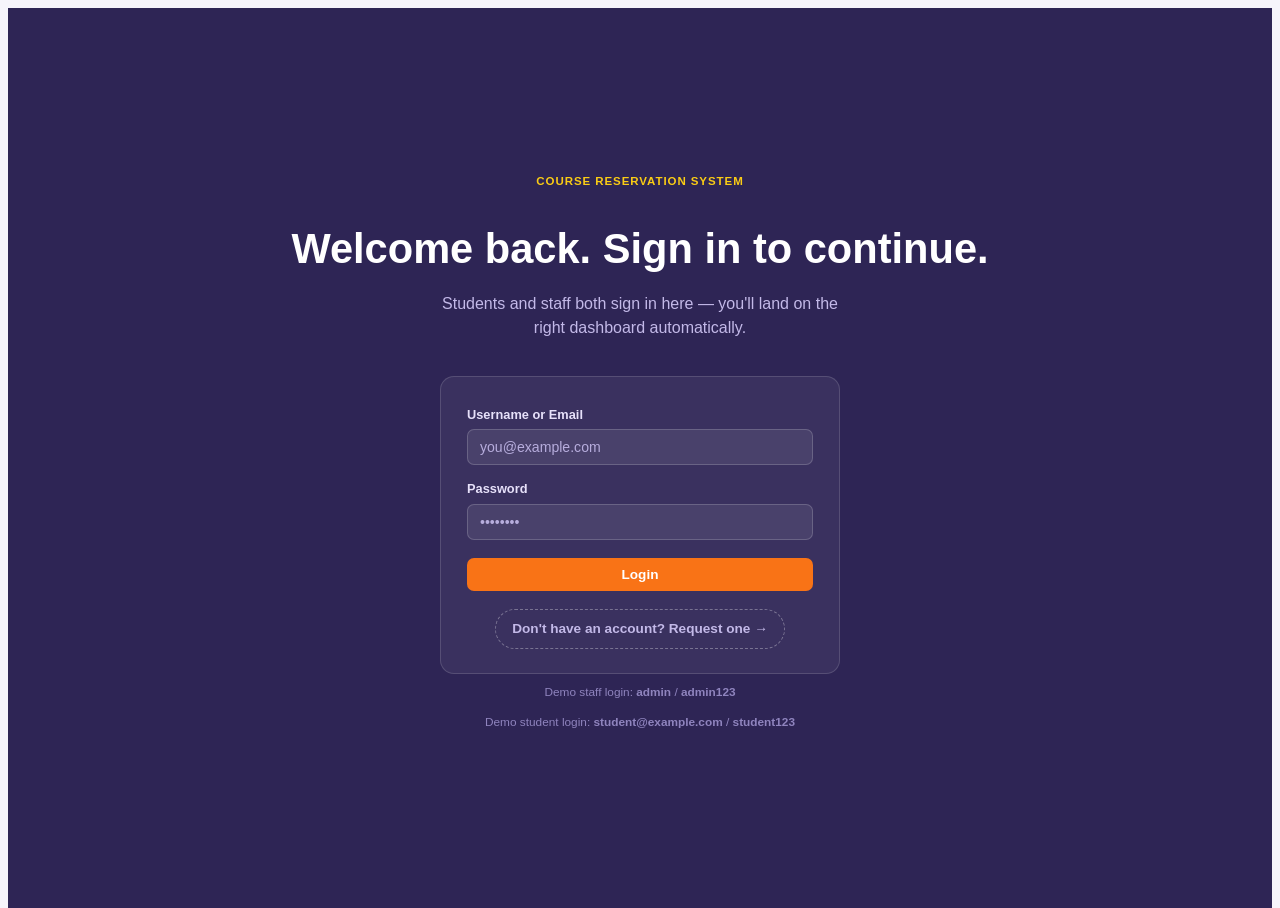
==== admin.html @ 927a003b "Connect frontend with .NET Web API and configure single-link server" ====
<!DOCTYPE html>
<html lang="en">
<head>
<meta charset="UTF-8">
<meta name="viewport" content="width=device-width, initial-scale=1.0">
<title>Admin Dashboard — Course Reservation System</title>
<link rel="stylesheet" href="assets/css/style.css">
</head>
<body>

<div class="mobile-topbar">
  <button class="sidebar-toggle" id="sidebarToggle" aria-label="Toggle menu" aria-expanded="false">
    <svg viewBox="0 0 24 24" fill="none" stroke="currentColor" stroke-width="2"><path d="M3 6h18M3 12h18M3 18h18"/></svg>
  </button>
  <div class="brand"><span class="mark">CR</span> Course Reservations</div>
</div>
<div class="sidebar-backdrop" id="sidebarBackdrop"></div>

<div class="app-shell">

  <aside class="sidebar">
    <div class="brand"><span class="mark">CR</span> Course Reservations</div>
    <span class="role-tag">Admin</span>
    <nav>
      <button class="nav-btn active" data-section="reservations">
        <svg viewBox="0 0 24 24" fill="none" stroke="currentColor" stroke-width="2"><path d="M9 11l3 3L22 4"/><path d="M21 12v7a2 2 0 0 1-2 2H5a2 2 0 0 1-2-2V5a2 2 0 0 1 2-2h11"/></svg>
        Reservations
      </button>
      <button class="nav-btn" data-section="departments">
        <svg viewBox="0 0 24 24" fill="none" stroke="currentColor" stroke-width="2"><path d="M3 21h18M5 21V7l7-4 7 4v14M9 21v-6h6v6"/></svg>
        Departments
      </button>
      <button class="nav-btn" data-section="buildings">
        <svg viewBox="0 0 24 24" fill="none" stroke="currentColor" stroke-width="2"><rect x="4" y="2" width="16" height="20" rx="1"/><path d="M9 22v-4h6v4M8 6h1M8 10h1M8 14h1M15 6h1M15 10h1M15 14h1"/></svg>
        Buildings
      </button>
      <button class="nav-btn" data-section="rooms">
        <svg viewBox="0 0 24 24" fill="none" stroke="currentColor" stroke-width="2"><rect x="3" y="3" width="18" height="18" rx="2"/><path d="M3 9h18M9 21V9"/></svg>
        Rooms
      </button>
      <button class="nav-btn" data-section="courses">
        <svg viewBox="0 0 24 24" fill="none" stroke="currentColor" stroke-width="2"><path d="M4 19.5A2.5 2.5 0 0 1 6.5 17H20"/><path d="M6.5 2H20v20H6.5A2.5 2.5 0 0 1 4 19.5v-15A2.5 2.5 0 0 1 6.5 2z"/></svg>
        Courses
      </button>
      <button class="nav-btn" data-section="accounts">
        <svg viewBox="0 0 24 24" fill="none" stroke="currentColor" stroke-width="2"><path d="M20 21v-2a4 4 0 0 0-4-4H8a4 4 0 0 0-4 4v2"/><circle cx="12" cy="7" r="4"/></svg>
        Accounts
        <span class="stamp pending" id="reqBadge" style="display:none; margin-left:auto; transform:none; padding:2px 6px;"></span>
      </button>
    </nav>
    <div class="exit"><a href="#" id="logoutLink">&larr; Logout</a></div>
  </aside>

  <main class="main">

    <!-- Reservations -->
    <section id="section-reservations" class="section-panel">
      <div class="page-header">
        <div>
          <span class="eyebrow">Approvals</span>
          <h1>Reservation requests</h1>
          <p>Review pending requests, then accept or reject. Accepted courses appear in the trainee's Learning List.</p>
        </div>
      </div>
      <div class="tab-strip" id="resTabStrip">
        <button class="active" data-status="pending">Pending</button>
        <button data-status="accepted">Accepted</button>
        <button data-status="rejected">Rejected</button>
        <button data-status="">All</button>
      </div>
      <div class="panel"><div id="reservationsWrap"></div></div>
    </section>

    <!-- Departments -->
    <section id="section-departments" class="section-panel hidden">
      <div class="page-header">
        <div>
          <span class="eyebrow">Setup</span>
          <h1>Departments</h1>
          <p>The academic or business units courses belong to.</p>
        </div>
        <button class="btn btn-gold" onclick="openDeptForm()">+ Add department</button>
      </div>
      <div class="panel"><div id="departmentsWrap"></div></div>
    </section>

    <!-- Buildings -->
    <section id="section-buildings" class="section-panel hidden">
      <div class="page-header">
        <div>
          <span class="eyebrow">Setup</span>
          <h1>Buildings</h1>
          <p>Physical locations that contain rooms.</p>
        </div>
        <button class="btn btn-gold" onclick="openBuildingForm()">+ Add building</button>
      </div>
      <div class="panel"><div id="buildingsWrap"></div></div>
    </section>

    <!-- Rooms -->
    <section id="section-rooms" class="section-panel hidden">
      <div class="page-header">
        <div>
          <span class="eyebrow">Setup</span>
          <h1>Rooms</h1>
          <p>Bookable spaces inside each building, with an optional capacity.</p>
        </div>
        <button class="btn btn-gold" onclick="openRoomForm()">+ Add room</button>
      </div>
      <div class="panel"><div id="roomsWrap"></div></div>
    </section>

    <!-- Courses -->
    <section id="section-courses" class="section-panel hidden">
      <div class="page-header">
        <div>
          <span class="eyebrow">Catalog</span>
          <h1>Courses</h1>
          <p>What trainees see and reserve from the user dashboard.</p>
        </div>
        <button class="btn btn-gold" onclick="openCourseForm()">+ Add course</button>
      </div>
      <div class="panel"><div id="coursesWrap"></div></div>
    </section>

    <!-- Accounts -->
    <section id="section-accounts" class="section-panel hidden">
      <div class="page-header">
        <div>
          <span class="eyebrow">Access</span>
          <h1>Student accounts</h1>
          <p>Review incoming account requests, then create login credentials for students.</p>
        </div>
        <button class="btn btn-gold" onclick="openStudentForm()">+ Add student</button>
      </div>

      <div class="panel">
        <div class="panel-title">
          <h2>Pending requests</h2>
          <span class="muted" id="reqCountLabel"></span>
        </div>
        <div id="accountRequestsWrap"></div>
      </div>

      <div class="panel">
        <div class="panel-title"><h2>All students</h2></div>
        <div id="studentsWrap"></div>
      </div>
    </section>

  </main>
</div>

<script src="assets/js/data.js"></script>
<script src="assets/js/api.js"></script>
<script src="assets/js/ui.js"></script>
<script src="assets/js/admin.js"></script>
</body>
</html>
---- assets/css/style.css ----
/* ============================================================
   Course Reservation System — styling.
   Palette: lavender / indigo-violet base (calm, focused) with
   orange + yellow accents (motivating, energetic).
   No external fonts or assets — system font stack only.
   ============================================================ */

:root{
  --ink:        #2E2555;   /* sidebar / headings — deep indigo-violet */
  --ink-soft:   #453A7A;
  --paper:      #F6F4FB;   /* soft lavender-white page background */
  --panel:      #FFFFFF;
  --line:       #E4DFF3;

  --primary:      #7C5CFC; /* violet — links, focus rings, secondary accents */
  --primary-dk:   #6A47F0;

  --accent:       #F97316; /* orange — primary buttons, energy, motivation */
  --accent-dk:    #EA630A;
  --accent-bg:    #FFEDDD;

  --highlight:    #FACC15; /* yellow — sparing highlight / streak accents */
  --highlight-bg: #FEF6D8;

  --green:      #16A34A;
  --green-bg:   #E8F7EE;
  --red:        #DC2626;
  --red-bg:     #FCE9E8;
  --amber:      #B45309;
  --amber-bg:   #FDF1DA;

  --text:       #2B2447;
  --text-muted: #6E6590;

  --font-body: -apple-system, BlinkMacSystemFont, "Segoe UI", Roboto, Helvetica, Arial, sans-serif;
  --font-mono: "Courier New", Courier, monospace;

  --sidebar-w: 230px;
}

*{ box-sizing:border-box; }
html,body{ height:100%; }
html{ overflow-x:hidden; }

body{
  background:var(--paper);
  color:var(--text);
  font-family:var(--font-body);
  font-size:15px;
  line-height:1.5;
  overflow-x:hidden;
}

h1,h2,h3,h4{
  font-family:var(--font-body);
  color:var(--ink);
  font-weight:700;
}

a{ color:var(--primary-dk); }

/* ---------- Layout shell ---------- */
.app-shell{ display:flex; min-height:100vh; }

.mobile-topbar{ display:none; }

.sidebar{
  width:var(--sidebar-w);
  flex-shrink:0;
  background:var(--ink);
  color:#E7E3F7;
  display:flex;
  flex-direction:column;
  padding:24px 18px;
  position:fixed;
  top:0; left:0;
  height:100vh;
  overflow-y:auto;
  z-index:100;
}

.main{
  flex:1;
  min-width:0;
  margin-left:var(--sidebar-w);
  padding:32px 36px 56px;
  width:calc(100% - var(--sidebar-w));
}

.sidebar .brand{
  font-size:1.05rem;
  font-weight:700;
  color:#fff;
  display:flex;
  align-items:center;
  gap:10px;
  margin-bottom:6px;
}
.sidebar .brand .mark{
  width:28px;height:28px;
  border-radius:6px;
  background:var(--accent);
  display:flex;align-items:center;justify-content:center;
  font-size:0.7rem;
  font-weight:700;
  color:#fff;
  flex-shrink:0;
}

.sidebar .role-tag{
  font-size:0.72rem;
  letter-spacing:0.04em;
  text-transform:uppercase;
  color:#B3A9E0;
  margin-bottom:24px;
}

.sidebar nav{ display:flex; flex-direction:column; gap:2px; flex:1; }

.sidebar nav button{
  all:unset;
  cursor:pointer;
  padding:10px 12px;
  border-radius:6px;
  font-size:0.88rem;
  font-weight:500;
  color:#D3CCEF;
  display:flex;
  align-items:center;
  gap:10px;
}
.sidebar nav button svg{ width:16px;height:16px;flex-shrink:0; opacity:.85; }
.sidebar nav button:hover{ background:rgba(255,255,255,0.08); color:#fff; }
.sidebar nav button.active{ background:var(--accent); color:#fff; }

.sidebar .exit{ margin-top:auto; padding-top:14px; border-top:1px solid rgba(255,255,255,0.14); }
.sidebar .exit a{ font-size:0.8rem; color:#B3A9E0; text-decoration:none; }
.sidebar .exit a:hover{ color:#fff; }

/* sidebar toggle (mobile / tablet) */
.sidebar-toggle{
  all:unset;
  cursor:pointer;
  width:36px; height:36px;
  border-radius:6px;
  display:flex; align-items:center; justify-content:center;
  background:rgba(255,255,255,0.14);
  color:#fff;
  flex-shrink:0;
}
.sidebar-toggle svg{ width:20px; height:20px; }

.sidebar-backdrop{
  position:fixed; inset:0;
  background:rgba(30,20,60,0.5);
  opacity:0;
  pointer-events:none;
  transition:opacity .2s ease;
  z-index:150;
}
.sidebar-backdrop.show{ opacity:1; pointer-events:all; }

.page-header{
  display:flex;
  justify-content:space-between;
  align-items:flex-end;
  margin-bottom:24px;
  flex-wrap:wrap;
  gap:14px;
}
.page-header .eyebrow{
  font-size:0.72rem;
  letter-spacing:0.06em;
  text-transform:uppercase;
  color:var(--accent-dk);
  margin-bottom:4px;
  display:block;
  font-weight:700;
}
.page-header h1{ font-size:1.5rem; margin:0; }
.page-header p{ color:var(--text-muted); margin:4px 0 0; max-width:52ch; }

/* ---------- Tabs ---------- */
.tab-strip{
  display:flex;
  gap:4px;
  border-bottom:1px solid var(--line);
  margin-bottom:22px;
  flex-wrap:wrap;
  overflow-x:auto;
}
.tab-strip button{
  all:unset;
  cursor:pointer;
  padding:9px 4px;
  margin-right:20px;
  font-size:0.86rem;
  font-weight:600;
  color:var(--text-muted);
  border-bottom:2px solid transparent;
  white-space:nowrap;
}
.tab-strip button.active{ color:var(--ink); border-bottom-color:var(--accent); }

/* ---------- Panels ---------- */
.panel{
  background:var(--panel);
  border:1px solid var(--line);
  border-radius:10px;
  padding:20px 22px;
  max-width:100%;
  overflow-x:auto;
}
.panel + .panel{ margin-top:18px; }

.panel-title{ display:flex; justify-content:space-between; align-items:center; margin-bottom:14px; }
.panel-title h2{ font-size:1rem; margin:0; }
.panel-title .muted{ color:var(--text-muted); font-size:0.82rem; }

/* ---------- Buttons ---------- */
.btn{
  display:inline-flex;
  align-items:center;
  gap:6px;
  padding:8px 15px;
  border-radius:7px;
  font-size:0.85rem;
  font-weight:600;
  border:1px solid transparent;
  cursor:pointer;
  font-family:var(--font-body);
  white-space:nowrap;
}
.btn-gold{ background:var(--accent); color:#fff; }
.btn-gold:hover{ background:var(--accent-dk); }
.btn-outline{ background:transparent; border-color:var(--line); color:var(--ink); }
.btn-outline:hover{ border-color:var(--primary); color:var(--primary-dk); }
.btn-ghost{ background:transparent; color:var(--text-muted); }
.btn-ghost:hover{ color:var(--ink); }
.btn-approve{ background:var(--green-bg); color:var(--green); }
.btn-approve:hover{ background:#d5f0df; }
.btn-reject{ background:var(--red-bg); color:var(--red); }
.btn-reject:hover{ background:#f8d5d3; }
.btn-sm{ padding:6px 10px; font-size:0.78rem; }
.btn:disabled{ opacity:.45; cursor:not-allowed; }

/* ---------- Forms ---------- */
label{ font-size:0.8rem; font-weight:600; color:var(--ink); margin-bottom:5px; display:block; }
.form-control, select.form-control, textarea.form-control{
  width:100%;
  border:1px solid var(--line);
  border-radius:7px;
  padding:9px 12px;
  font-family:var(--font-body);
  font-size:0.88rem;
  background:#fff;
  color:var(--text);
}
.form-control:focus, select.form-control:focus, textarea.form-control:focus{
  outline:none;
  border-color:var(--primary);
  box-shadow:0 0 0 3px rgba(124,92,252,0.16);
}
.field{ margin-bottom:14px; }
.field-row{ display:grid; grid-template-columns:repeat(auto-fit,minmax(180px,1fr)); gap:14px; }

/* ---------- Tables ---------- */
.table-scroll{ width:100%; overflow-x:auto; }
table.ledger{ width:100%; min-width:520px; border-collapse:collapse; font-size:0.86rem; }
table.ledger thead th{
  text-align:left;
  font-size:0.7rem;
  letter-spacing:0.04em;
  text-transform:uppercase;
  color:var(--text-muted);
  padding:8px 10px;
  border-bottom:1px solid var(--line);
}
table.ledger tbody td{ padding:10px; border-bottom:1px solid var(--line); vertical-align:middle; }
table.ledger tbody tr:hover{ background:#FAF9FE; }
table.ledger tbody tr:last-child td{ border-bottom:none; }
.row-actions{ display:flex; gap:6px; justify-content:flex-end; }

/* ---------- Status stamp ---------- */
.stamp{
  display:inline-flex;
  align-items:center;
  gap:5px;
  font-size:0.7rem;
  font-weight:600;
  letter-spacing:0.03em;
  text-transform:uppercase;
  padding:4px 9px;
  border-radius:999px;
}
.stamp.pending{ color:var(--amber); background:var(--amber-bg); }
.stamp.accepted{ color:var(--green); background:var(--green-bg); }
.stamp.rejected{ color:var(--red); background:var(--red-bg); }

/* ---------- Course cards ---------- */
.course-grid{ display:grid; grid-template-columns:repeat(auto-fill,minmax(270px,1fr)); gap:16px; }

.ticket{
  background:var(--panel);
  border:1px solid var(--line);
  border-radius:10px;
  overflow:hidden;
  display:flex;
  flex-direction:column;
}
.ticket-body{ padding:16px 18px 12px; }
.ticket .dept{
  font-size:0.7rem;
  letter-spacing:0.04em;
  text-transform:uppercase;
  color:var(--primary-dk);
  margin-bottom:6px;
  display:block;
  font-weight:700;
}
.ticket h3{ font-size:1.02rem; margin:0 0 6px; line-height:1.3; }
.ticket p.desc{ color:var(--text-muted); font-size:0.83rem; margin:0 0 12px; }
.ticket .meta{ font-size:0.78rem; color:var(--text-muted); display:flex; flex-direction:column; gap:4px; margin-bottom:6px; }
.ticket .meta span b{ color:var(--ink); font-weight:600; }

.ticket-stub{
  border-top:1px solid var(--line);
  padding:12px 18px;
  display:flex;
  align-items:center;
  justify-content:space-between;
  background:#FAF8FE;
}
.ticket-stub .code{ font-size:0.72rem; color:var(--text-muted); font-family:var(--font-mono); }

/* ---------- Empty states ---------- */
.empty{ text-align:center; padding:44px 20px; color:var(--text-muted); }
.empty .glyph{ font-size:2rem; color:var(--primary); margin-bottom:8px; }
.empty h3{ color:var(--ink); font-size:1.02rem; margin-bottom:6px; }
.empty p{ font-size:0.86rem; margin:0; }

/* ---------- Toast ---------- */
#toast{
  position:fixed;
  bottom:22px;
  right:22px;
  background:var(--ink);
  color:#fff;
  padding:12px 16px;
  border-radius:8px;
  font-size:0.85rem;
  box-shadow:0 6px 18px rgba(46,37,85,0.28);
  display:flex;
  align-items:center;
  gap:10px;
  transform:translateY(10px);
  opacity:0;
  pointer-events:none;
  transition:all .2s ease;
  z-index:999;
  max-width:calc(100vw - 44px);
  border-left:3px solid var(--accent);
}
#toast.show{ transform:translateY(0); opacity:1; }

/* ---------- Modal ---------- */
.modal-backdrop-custom{
  position:fixed; inset:0;
  background:rgba(30,20,60,0.5);
  display:none;
  align-items:center;
  justify-content:center;
  z-index:900;
  padding:20px;
}
.modal-backdrop-custom.show{ display:flex; }
.modal-box{
  background:#fff;
  border-radius:12px;
  width:100%;
  max-width:430px;
  max-height:calc(100vh - 40px);
  overflow-y:auto;
  padding:24px 24px 20px;
  box-shadow:0 16px 40px rgba(46,37,85,0.25);
}
.modal-box h2{ font-size:1.1rem; margin-bottom:4px; }
.modal-box .modal-sub{ color:var(--text-muted); font-size:0.82rem; margin-bottom:16px; }
.modal-actions{ display:flex; justify-content:flex-end; gap:8px; margin-top:16px; flex-wrap:wrap; }

/* ---------- Landing (index.html) ---------- */
.landing{
  min-height:100vh;
  background:var(--ink);
  display:flex;
  align-items:center;
  justify-content:center;
  padding:40px 20px;
}
.landing-wrap{ max-width:720px; width:100%; text-align:center; }
.landing .eyebrow{
  font-size:0.72rem;
  letter-spacing:0.08em;
  text-transform:uppercase;
  color:var(--highlight);
  margin-bottom:12px;
  display:block;
  font-weight:700;
}
.landing h1{ color:#fff; font-size:clamp(1.8rem, 4.5vw, 2.6rem); margin-bottom:12px; }
.landing p.lead{ color:#C3B9E8; max-width:46ch; margin:0 auto 36px; font-size:1rem; }

.role-cards{ display:grid; grid-template-columns:1fr 1fr; gap:16px; text-align:left; }
@media (max-width:600px){ .role-cards{ grid-template-columns:1fr; } }

.role-card{
  background:rgba(255,255,255,0.06);
  border:1px solid rgba(255,255,255,0.14);
  border-radius:12px;
  padding:22px 20px;
  text-decoration:none;
  display:block;
}
.role-card:hover{ background:rgba(255,255,255,0.1); border-color:var(--accent); }
.role-card .tag{
  font-size:0.68rem;
  letter-spacing:0.04em;
  text-transform:uppercase;
  color:var(--highlight);
  display:block;
  margin-bottom:8px;
  font-weight:700;
}
.role-card h2{ color:#fff; font-size:1.2rem; margin-bottom:6px; }
.role-card p{ color:#C3B9E8; font-size:0.85rem; margin:0; }

.landing-footer{ margin-top:24px; text-align:center; }
.request-account-btn{
  all:unset;
  cursor:pointer;
  color:#C3B9E8;
  font-size:0.85rem;
  font-weight:600;
  padding:9px 16px;
  border-radius:999px;
  border:1px dashed rgba(255,255,255,0.32);
}
.request-account-btn:hover{ color:#fff; border-color:var(--accent); }

/* ---------- Account requests / student accounts ---------- */
.req-card{
  display:flex;
  justify-content:space-between;
  align-items:center;
  gap:14px;
  padding:12px 14px;
  border:1px solid var(--line);
  border-radius:8px;
  flex-wrap:wrap;
}
.req-card + .req-card{ margin-top:8px; }
.req-card .who{ font-weight:600; color:var(--ink); }

/* ---------- Mobile / tablet: fixed sidebar becomes a slide-in drawer ---------- */
@media (max-width:1000px){
  .app-shell{ display:block; }

  .mobile-topbar{
    display:flex;
    align-items:center;
    gap:12px;
    padding:12px 16px;
    background:var(--ink);
    color:#fff;
    position:sticky;
    top:0;
    z-index:120;
  }
  .mobile-topbar .brand{ font-weight:700; font-size:1rem; display:flex; align-items:center; gap:8px; }
  .mobile-topbar .brand .mark{
    width:26px; height:26px; border-radius:6px;
    background:var(--accent);
    display:flex; align-items:center; justify-content:center;
    font-size:0.65rem; font-weight:700; color:#fff;
  }

  .sidebar{
    transform:translateX(-100%);
    transition:transform .25s ease;
    width:min(270px, 82vw);
  }
  .sidebar.open{ transform:translateX(0); box-shadow:8px 0 24px rgba(0,0,0,0.25); }
  .sidebar .role-tag{ display:block; }

  .main{ margin-left:0; width:100%; padding:20px 16px 46px; }
  .page-header h1{ font-size:1.3rem; }
}

@media (max-width:520px){
  .field-row{ grid-template-columns:1fr; }
  .role-cards{ gap:12px; }
  .course-grid{ grid-template-columns:1fr; }
  .page-header{ flex-direction:column; align-items:flex-start; }
  .page-header > div:last-child{ width:100%; }
  .modal-box{ padding:20px 16px 16px; }
  .req-card{ flex-direction:column; align-items:flex-start; }
  .req-card .row-actions{ width:100%; justify-content:flex-start; }
}

.text-right{ text-align:right; }
.hidden{ display:none !important; }
.w-100{ width:100%; }
.d-flex{ display:flex; }
.gap-8{ gap:8px; }
.mt-1{ margin-top:8px; }
.mt-2{ margin-top:16px; }
.small-muted{ font-size:0.78rem; color:var(--text-muted); }
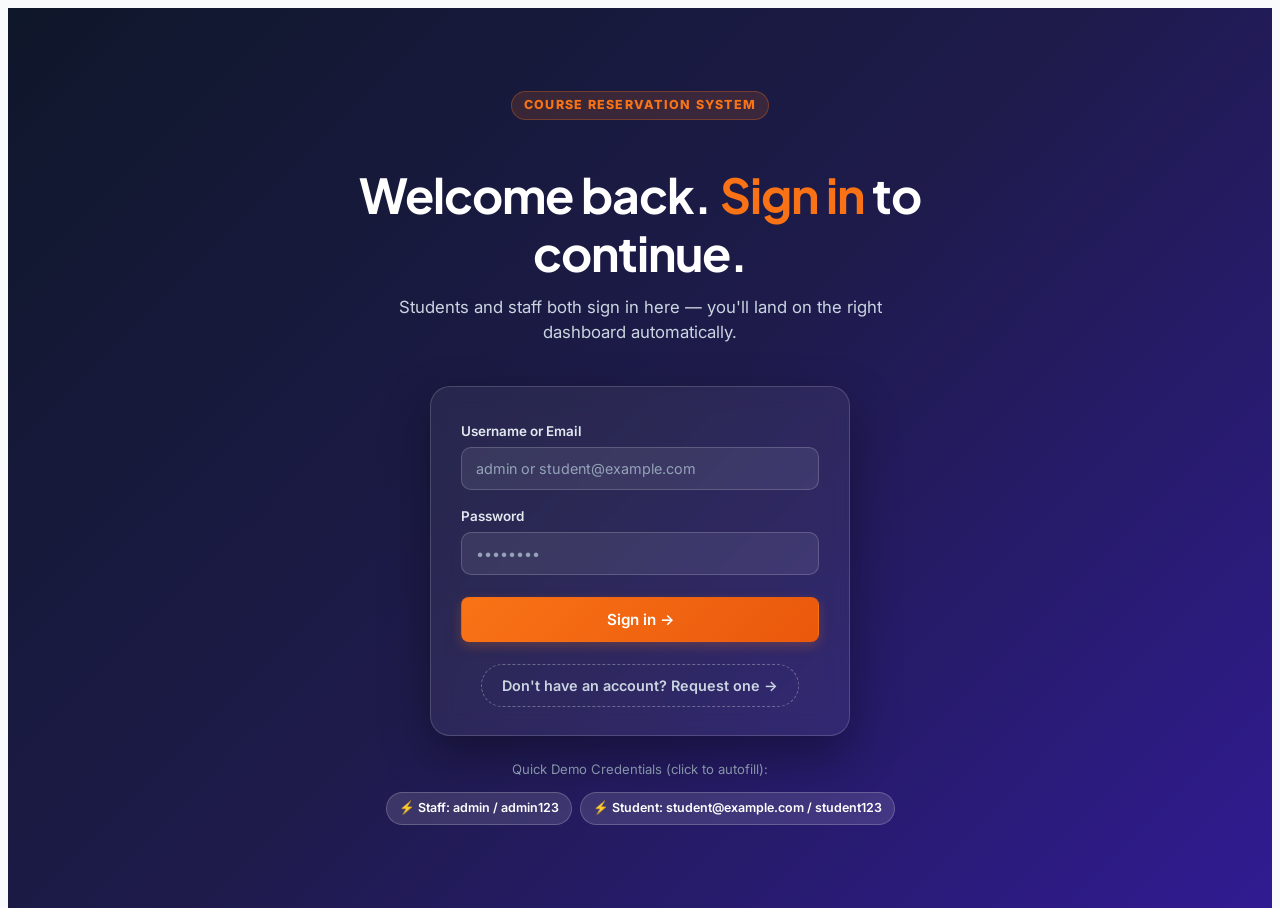
==== commit be3c1b6f: "Redesign frontend UI with modern design system and configure SQL Server backend support" ====
--- a/admin.html
+++ b/admin.html
@@ -4,23 +4,26 @@
 <meta charset="UTF-8">
 <meta name="viewport" content="width=device-width, initial-scale=1.0">
 <title>Admin Dashboard — Course Reservation System</title>
+<link rel="preconnect" href="https://fonts.googleapis.com">
+<link rel="preconnect" href="https://fonts.gstatic.com" crossorigin>
+<link href="https://fonts.googleapis.com/css2?family=Inter:wght@400;500;600;700&family=Plus+Jakarta+Sans:wght@500;600;700;800&display=swap" rel="stylesheet">
 <link rel="stylesheet" href="assets/css/style.css">
 </head>
 <body>
 
 <div class="mobile-topbar">
+  <div class="brand"><span class="mark">CR</span> Admin Panel</div>
   <button class="sidebar-toggle" id="sidebarToggle" aria-label="Toggle menu" aria-expanded="false">
     <svg viewBox="0 0 24 24" fill="none" stroke="currentColor" stroke-width="2"><path d="M3 6h18M3 12h18M3 18h18"/></svg>
   </button>
-  <div class="brand"><span class="mark">CR</span> Course Reservations</div>
 </div>
 <div class="sidebar-backdrop" id="sidebarBackdrop"></div>
 
 <div class="app-shell">
 
   <aside class="sidebar">
-    <div class="brand"><span class="mark">CR</span> Course Reservations</div>
-    <span class="role-tag">Admin</span>
+    <div class="brand"><span class="mark">CR</span> Admin Panel</div>
+    <span class="role-tag">Staff Administration</span>
     <nav>
       <button class="nav-btn active" data-section="reservations">
         <svg viewBox="0 0 24 24" fill="none" stroke="currentColor" stroke-width="2"><path d="M9 11l3 3L22 4"/><path d="M21 12v7a2 2 0 0 1-2 2H5a2 2 0 0 1-2-2V5a2 2 0 0 1 2-2h11"/></svg>
@@ -53,20 +56,52 @@
 
   <main class="main">
 
+    <!-- Overview Stats Widget -->
+    <div class="stat-grid">
+      <div class="stat-card">
+        <div class="stat-icon indigo">📘</div>
+        <div class="stat-info">
+          <div class="stat-num" id="statCourses">0</div>
+          <div class="stat-label">Active Courses</div>
+        </div>
+      </div>
+      <div class="stat-card">
+        <div class="stat-icon orange">📝</div>
+        <div class="stat-info">
+          <div class="stat-num" id="statReservations">0</div>
+          <div class="stat-label">Total Reservations</div>
+        </div>
+      </div>
+      <div class="stat-card">
+        <div class="stat-icon amber">⏳</div>
+        <div class="stat-info">
+          <div class="stat-num" id="statPendingReqs">0</div>
+          <div class="stat-label">Pending Account Requests</div>
+        </div>
+      </div>
+      <div class="stat-card">
+        <div class="stat-icon green">🎓</div>
+        <div class="stat-info">
+          <div class="stat-num" id="statStudents">0</div>
+          <div class="stat-label">Registered Students</div>
+        </div>
+      </div>
+    </div>
+
     <!-- Reservations -->
     <section id="section-reservations" class="section-panel">
       <div class="page-header">
         <div>
-          <span class="eyebrow">Approvals</span>
-          <h1>Reservation requests</h1>
-          <p>Review pending requests, then accept or reject. Accepted courses appear in the trainee's Learning List.</p>
+          <span class="eyebrow">Reservation Management</span>
+          <h1>Student Reservation Requests</h1>
+          <p>Review pending course requests, accept seats, or reject requests.</p>
         </div>
       </div>
       <div class="tab-strip" id="resTabStrip">
         <button class="active" data-status="pending">Pending</button>
         <button data-status="accepted">Accepted</button>
         <button data-status="rejected">Rejected</button>
-        <button data-status="">All</button>
+        <button data-status="">All Requests</button>
       </div>
       <div class="panel"><div id="reservationsWrap"></div></div>
     </section>
@@ -75,9 +110,9 @@
     <section id="section-departments" class="section-panel hidden">
       <div class="page-header">
         <div>
-          <span class="eyebrow">Setup</span>
+          <span class="eyebrow">Academic Structure</span>
           <h1>Departments</h1>
-          <p>The academic or business units courses belong to.</p>
+          <p>Manage university departments and academic units.</p>
         </div>
         <button class="btn btn-gold" onclick="openDeptForm()">+ Add department</button>
       </div>
@@ -88,9 +123,9 @@
     <section id="section-buildings" class="section-panel hidden">
       <div class="page-header">
         <div>
-          <span class="eyebrow">Setup</span>
+          <span class="eyebrow">Campus Facilities</span>
           <h1>Buildings</h1>
-          <p>Physical locations that contain rooms.</p>
+          <p>Manage physical campus buildings and locations.</p>
         </div>
         <button class="btn btn-gold" onclick="openBuildingForm()">+ Add building</button>
       </div>
@@ -101,9 +136,9 @@
     <section id="section-rooms" class="section-panel hidden">
       <div class="page-header">
         <div>
-          <span class="eyebrow">Setup</span>
-          <h1>Rooms</h1>
-          <p>Bookable spaces inside each building, with an optional capacity.</p>
+          <span class="eyebrow">Room Allocation</span>
+          <h1>Classrooms &amp; Labs</h1>
+          <p>Manage lecture halls, computer labs, and room seating capacities.</p>
         </div>
         <button class="btn btn-gold" onclick="openRoomForm()">+ Add room</button>
       </div>
@@ -114,9 +149,9 @@
     <section id="section-courses" class="section-panel hidden">
       <div class="page-header">
         <div>
-          <span class="eyebrow">Catalog</span>
+          <span class="eyebrow">Course Schedule</span>
           <h1>Courses</h1>
-          <p>What trainees see and reserve from the user dashboard.</p>
+          <p>Create and manage courses published to the student catalog.</p>
         </div>
         <button class="btn btn-gold" onclick="openCourseForm()">+ Add course</button>
       </div>
@@ -127,23 +162,23 @@
     <section id="section-accounts" class="section-panel hidden">
       <div class="page-header">
         <div>
-          <span class="eyebrow">Access</span>
-          <h1>Student accounts</h1>
-          <p>Review incoming account requests, then create login credentials for students.</p>
+          <span class="eyebrow">User Administration</span>
+          <h1>Student Accounts &amp; Requests</h1>
+          <p>Review incoming account registration requests and manage student credentials.</p>
         </div>
         <button class="btn btn-gold" onclick="openStudentForm()">+ Add student</button>
       </div>
 
       <div class="panel">
         <div class="panel-title">
-          <h2>Pending requests</h2>
+          <h2>Pending Registration Requests</h2>
           <span class="muted" id="reqCountLabel"></span>
         </div>
         <div id="accountRequestsWrap"></div>
       </div>
 
       <div class="panel">
-        <div class="panel-title"><h2>All students</h2></div>
+        <div class="panel-title"><h2>All Registered Students</h2></div>
         <div id="studentsWrap"></div>
       </div>
     </section>
--- a/assets/css/style.css
+++ b/assets/css/style.css
@@ -1,517 +1,723 @@
 /* ============================================================
-   Course Reservation System — styling.
-   Palette: lavender / indigo-violet base (calm, focused) with
-   orange + yellow accents (motivating, energetic).
-   No external fonts or assets — system font stack only.
+   Course Reservation System — Modern Premium Design System
    ============================================================ */
-
-:root{
-  --ink:        #2E2555;   /* sidebar / headings — deep indigo-violet */
-  --ink-soft:   #453A7A;
-  --paper:      #F6F4FB;   /* soft lavender-white page background */
-  --panel:      #FFFFFF;
-  --line:       #E4DFF3;
-
-  --primary:      #7C5CFC; /* violet — links, focus rings, secondary accents */
-  --primary-dk:   #6A47F0;
-
-  --accent:       #F97316; /* orange — primary buttons, energy, motivation */
-  --accent-dk:    #EA630A;
-  --accent-bg:    #FFEDDD;
-
-  --highlight:    #FACC15; /* yellow — sparing highlight / streak accents */
-  --highlight-bg: #FEF6D8;
-
-  --green:      #16A34A;
-  --green-bg:   #E8F7EE;
-  --red:        #DC2626;
-  --red-bg:     #FCE9E8;
-  --amber:      #B45309;
-  --amber-bg:   #FDF1DA;
-
-  --text:       #2B2447;
-  --text-muted: #6E6590;
-
-  --font-body: -apple-system, BlinkMacSystemFont, "Segoe UI", Roboto, Helvetica, Arial, sans-serif;
-  --font-mono: "Courier New", Courier, monospace;
-
-  --sidebar-w: 230px;
-}
-
-*{ box-sizing:border-box; }
-html,body{ height:100%; }
-html{ overflow-x:hidden; }
-
-body{
-  background:var(--paper);
-  color:var(--text);
-  font-family:var(--font-body);
-  font-size:15px;
-  line-height:1.5;
-  overflow-x:hidden;
-}
-
-h1,h2,h3,h4{
-  font-family:var(--font-body);
-  color:var(--ink);
-  font-weight:700;
-}
-
-a{ color:var(--primary-dk); }
-
-/* ---------- Layout shell ---------- */
-.app-shell{ display:flex; min-height:100vh; }
-
-.mobile-topbar{ display:none; }
-
-.sidebar{
-  width:var(--sidebar-w);
-  flex-shrink:0;
-  background:var(--ink);
-  color:#E7E3F7;
-  display:flex;
-  flex-direction:column;
-  padding:24px 18px;
-  position:fixed;
-  top:0; left:0;
-  height:100vh;
-  overflow-y:auto;
-  z-index:100;
-}
-
-.main{
-  flex:1;
-  min-width:0;
-  margin-left:var(--sidebar-w);
-  padding:32px 36px 56px;
-  width:calc(100% - var(--sidebar-w));
-}
-
-.sidebar .brand{
-  font-size:1.05rem;
-  font-weight:700;
-  color:#fff;
-  display:flex;
-  align-items:center;
-  gap:10px;
-  margin-bottom:6px;
-}
-.sidebar .brand .mark{
-  width:28px;height:28px;
-  border-radius:6px;
-  background:var(--accent);
-  display:flex;align-items:center;justify-content:center;
-  font-size:0.7rem;
-  font-weight:700;
-  color:#fff;
-  flex-shrink:0;
-}
-
-.sidebar .role-tag{
-  font-size:0.72rem;
-  letter-spacing:0.04em;
-  text-transform:uppercase;
-  color:#B3A9E0;
-  margin-bottom:24px;
-}
-
-.sidebar nav{ display:flex; flex-direction:column; gap:2px; flex:1; }
-
-.sidebar nav button{
-  all:unset;
-  cursor:pointer;
-  padding:10px 12px;
-  border-radius:6px;
-  font-size:0.88rem;
-  font-weight:500;
-  color:#D3CCEF;
-  display:flex;
-  align-items:center;
-  gap:10px;
-}
-.sidebar nav button svg{ width:16px;height:16px;flex-shrink:0; opacity:.85; }
-.sidebar nav button:hover{ background:rgba(255,255,255,0.08); color:#fff; }
-.sidebar nav button.active{ background:var(--accent); color:#fff; }
-
-.sidebar .exit{ margin-top:auto; padding-top:14px; border-top:1px solid rgba(255,255,255,0.14); }
-.sidebar .exit a{ font-size:0.8rem; color:#B3A9E0; text-decoration:none; }
-.sidebar .exit a:hover{ color:#fff; }
+@import url('https://fonts.googleapis.com/css2?family=Inter:wght@400;500;600;700&family=Plus+Jakarta+Sans:wght@500;600;700;800&display=swap');
+
+:root {
+  --ink:          #0F172A;   /* Deep slate navy */
+  --ink-soft:     #1E293B;
+  --paper:        #F8FAFC;   /* Crisp slate white */
+  --panel:        #FFFFFF;
+  --line:         #E2E8F0;
+
+  --primary:      #4F46E5;   /* Royal Indigo */
+  --primary-dk:   #4338CA;
+  --primary-bg:   #EEF2FF;
+  --primary-glow: rgba(79, 70, 229, 0.2);
+
+  --accent:       #F97316;   /* Energetic Orange */
+  --accent-dk:    #EA580C;
+  --accent-bg:    #FFF7ED;
+  --accent-glow: rgba(249, 115, 22, 0.25);
+
+  --highlight:    #F59E0B;   /* Amber / Gold */
+  --highlight-bg: #FEF3C7;
+
+  --green:        #10B981;   /* Emerald */
+  --green-bg:     #ECFDF5;
+  --red:          #EF4444;   /* Crimson */
+  --red-bg:       #FEF2F2;
+  --amber:        #D97706;
+  --amber-bg:     #FFFBEB;
+
+  --text:         #334155;
+  --text-muted:   #64748B;
+  --text-light:   #94A3B8;
+
+  --font-display: 'Plus Jakarta Sans', -apple-system, BlinkMacSystemFont, "Segoe UI", Roboto, sans-serif;
+  --font-body:    'Inter', -apple-system, BlinkMacSystemFont, "Segoe UI", Roboto, sans-serif;
+  --font-mono:    ui-monospace, SFMono-Regular, Menlo, Monaco, Consolas, monospace;
+
+  --sidebar-w:    250px;
+  --radius-sm:    8px;
+  --radius-md:    12px;
+  --radius-lg:    16px;
+  --shadow-sm:    0 1px 2px 0 rgba(0, 0, 0, 0.05);
+  --shadow-md:    0 4px 12px -2px rgba(15, 23, 42, 0.08), 0 2px 6px -1px rgba(15, 23, 42, 0.04);
+  --shadow-lg:    0 12px 24px -4px rgba(15, 23, 42, 0.12), 0 4px 12px -2px rgba(15, 23, 42, 0.08);
+}
+
+*, *::before, *::after { box-sizing: border-box; }
+html, body { height: 100%; }
+html { overflow-x: hidden; }
+
+body {
+  background: var(--paper);
+  color: var(--text);
+  font-family: var(--font-body);
+  font-size: 15px;
+  line-height: 1.5;
+  overflow-x: hidden;
+  -webkit-font-smoothing: antialiased;
+}
+
+h1, h2, h3, h4, h5, h6 {
+  font-family: var(--font-display);
+  color: var(--ink);
+  font-weight: 700;
+  letter-spacing: -0.02em;
+}
+
+a { color: var(--primary); text-decoration: none; transition: color 0.15s ease; }
+a:hover { color: var(--primary-dk); }
+
+/* ---------- Layout Shell ---------- */
+.app-shell { display: flex; min-height: 100vh; }
+.mobile-topbar { display: none; }
+
+.sidebar {
+  width: var(--sidebar-w);
+  flex-shrink: 0;
+  background: var(--ink);
+  background: linear-gradient(180deg, #0F172A 0%, #1E1B4B 100%);
+  color: #E2E8F0;
+  display: flex;
+  flex-direction: column;
+  padding: 26px 20px;
+  position: fixed;
+  top: 0; left: 0;
+  height: 100vh;
+  overflow-y: auto;
+  z-index: 200;
+  border-right: 1px solid rgba(255, 255, 255, 0.08);
+}
+
+.main {
+  flex: 1;
+  min-width: 0;
+  margin-left: var(--sidebar-w);
+  padding: 36px 42px 64px;
+  width: calc(100% - var(--sidebar-w));
+}
+
+.sidebar .brand {
+  font-family: var(--font-display);
+  font-size: 1.15rem;
+  font-weight: 800;
+  color: #FFFFFF;
+  display: flex;
+  align-items: center;
+  gap: 12px;
+  margin-bottom: 4px;
+}
+.sidebar .brand .mark {
+  width: 32px; height: 32px;
+  border-radius: var(--radius-sm);
+  background: linear-gradient(135deg, var(--accent) 0%, #F43F5E 100%);
+  display: flex; align-items: center; justify-content: center;
+  font-size: 0.8rem; font-weight: 800; color: #FFFFFF;
+  box-shadow: 0 4px 12px rgba(249, 115, 22, 0.4);
+  flex-shrink: 0;
+}
+
+.sidebar .role-tag {
+  font-size: 0.72rem;
+  font-weight: 600;
+  letter-spacing: 0.06em;
+  text-transform: uppercase;
+  color: #94A3B8;
+  margin-bottom: 28px;
+}
+
+.sidebar nav { display: flex; flex-direction: column; gap: 4px; flex: 1; }
+
+.sidebar nav button {
+  all: unset;
+  cursor: pointer;
+  padding: 11px 14px;
+  border-radius: var(--radius-sm);
+  font-size: 0.9rem;
+  font-weight: 600;
+  color: #94A3B8;
+  display: flex;
+  align-items: center;
+  gap: 12px;
+  transition: all 0.15s ease;
+}
+.sidebar nav button svg { width: 18px; height: 18px; flex-shrink: 0; opacity: 0.8; transition: transform 0.15s ease; }
+.sidebar nav button:hover { background: rgba(255, 255, 255, 0.08); color: #FFFFFF; }
+.sidebar nav button:hover svg { transform: translateX(2px); opacity: 1; }
+.sidebar nav button.active {
+  background: linear-gradient(135deg, var(--primary) 0%, var(--primary-dk) 100%);
+  color: #FFFFFF;
+  box-shadow: 0 4px 14px var(--primary-glow);
+}
+.sidebar nav button.active svg { opacity: 1; }
+
+.sidebar .exit {
+  margin-top: auto;
+  padding-top: 16px;
+  border-top: 1px solid rgba(255, 255, 255, 0.1);
+}
+.sidebar .exit a {
+  font-size: 0.85rem;
+  font-weight: 500;
+  color: #94A3B8;
+  display: flex;
+  align-items: center;
+  gap: 8px;
+}
+.sidebar .exit a:hover { color: #F43F5E; }
 
 /* sidebar toggle (mobile / tablet) */
-.sidebar-toggle{
-  all:unset;
-  cursor:pointer;
-  width:36px; height:36px;
-  border-radius:6px;
-  display:flex; align-items:center; justify-content:center;
-  background:rgba(255,255,255,0.14);
-  color:#fff;
-  flex-shrink:0;
-}
-.sidebar-toggle svg{ width:20px; height:20px; }
-
-.sidebar-backdrop{
-  position:fixed; inset:0;
-  background:rgba(30,20,60,0.5);
-  opacity:0;
-  pointer-events:none;
-  transition:opacity .2s ease;
-  z-index:150;
-}
-.sidebar-backdrop.show{ opacity:1; pointer-events:all; }
-
-.page-header{
-  display:flex;
-  justify-content:space-between;
-  align-items:flex-end;
-  margin-bottom:24px;
-  flex-wrap:wrap;
-  gap:14px;
-}
-.page-header .eyebrow{
-  font-size:0.72rem;
-  letter-spacing:0.06em;
-  text-transform:uppercase;
-  color:var(--accent-dk);
-  margin-bottom:4px;
-  display:block;
-  font-weight:700;
-}
-.page-header h1{ font-size:1.5rem; margin:0; }
-.page-header p{ color:var(--text-muted); margin:4px 0 0; max-width:52ch; }
+.sidebar-toggle {
+  all: unset;
+  cursor: pointer;
+  width: 38px; height: 38px;
+  border-radius: var(--radius-sm);
+  display: flex; align-items: center; justify-content: center;
+  background: rgba(255, 255, 255, 0.1);
+  color: #FFFFFF;
+  flex-shrink: 0;
+  transition: background 0.15s ease;
+}
+.sidebar-toggle:hover { background: rgba(255, 255, 255, 0.2); }
+.sidebar-toggle svg { width: 20px; height: 20px; }
+
+.sidebar-backdrop {
+  position: fixed; inset: 0;
+  background: rgba(15, 23, 42, 0.6);
+  backdrop-filter: blur(4px);
+  opacity: 0;
+  pointer-events: none;
+  transition: opacity 0.25s ease;
+  z-index: 150;
+}
+.sidebar-backdrop.show { opacity: 1; pointer-events: all; }
+
+/* ---------- Page Header ---------- */
+.page-header {
+  display: flex;
+  justify-content: space-between;
+  align-items: flex-end;
+  margin-bottom: 28px;
+  flex-wrap: wrap;
+  gap: 16px;
+}
+.page-header .eyebrow {
+  font-size: 0.75rem;
+  font-weight: 700;
+  letter-spacing: 0.08em;
+  text-transform: uppercase;
+  color: var(--primary);
+  margin-bottom: 4px;
+  display: block;
+}
+.page-header h1 { font-size: 1.75rem; margin: 0; }
+.page-header p { color: var(--text-muted); margin: 4px 0 0; max-width: 54ch; font-size: 0.95rem; }
+
+/* ---------- Stats Dashboard Counter Widgets ---------- */
+.stat-grid {
+  display: grid;
+  grid-template-columns: repeat(auto-fit, minmax(220px, 1fr));
+  gap: 18px;
+  margin-bottom: 28px;
+}
+.stat-card {
+  background: var(--panel);
+  border: 1px solid var(--line);
+  border-radius: var(--radius-md);
+  padding: 20px 22px;
+  box-shadow: var(--shadow-sm);
+  display: flex;
+  align-items: center;
+  gap: 16px;
+  transition: transform 0.2s ease, box-shadow 0.2s ease;
+}
+.stat-card:hover {
+  transform: translateY(-2px);
+  box-shadow: var(--shadow-md);
+}
+.stat-icon {
+  width: 48px; height: 48px;
+  border-radius: var(--radius-md);
+  display: flex; align-items: center; justify-content: center;
+  font-size: 1.25rem;
+  flex-shrink: 0;
+}
+.stat-icon.indigo { background: var(--primary-bg); color: var(--primary); }
+.stat-icon.orange { background: var(--accent-bg); color: var(--accent); }
+.stat-icon.green { background: var(--green-bg); color: var(--green); }
+.stat-icon.amber { background: var(--amber-bg); color: var(--amber); }
+
+.stat-info .stat-num {
+  font-family: var(--font-display);
+  font-size: 1.6rem;
+  font-weight: 800;
+  color: var(--ink);
+  line-height: 1.2;
+}
+.stat-info .stat-label {
+  font-size: 0.82rem;
+  font-weight: 600;
+  color: var(--text-muted);
+}
 
 /* ---------- Tabs ---------- */
-.tab-strip{
-  display:flex;
-  gap:4px;
-  border-bottom:1px solid var(--line);
-  margin-bottom:22px;
-  flex-wrap:wrap;
-  overflow-x:auto;
-}
-.tab-strip button{
-  all:unset;
-  cursor:pointer;
-  padding:9px 4px;
-  margin-right:20px;
-  font-size:0.86rem;
-  font-weight:600;
-  color:var(--text-muted);
-  border-bottom:2px solid transparent;
-  white-space:nowrap;
-}
-.tab-strip button.active{ color:var(--ink); border-bottom-color:var(--accent); }
+.tab-strip {
+  display: flex;
+  gap: 6px;
+  border-bottom: 1px solid var(--line);
+  margin-bottom: 24px;
+  flex-wrap: wrap;
+  overflow-x: auto;
+}
+.tab-strip button {
+  all: unset;
+  cursor: pointer;
+  padding: 10px 16px;
+  font-size: 0.9rem;
+  font-weight: 600;
+  color: var(--text-muted);
+  border-bottom: 2px solid transparent;
+  white-space: nowrap;
+  transition: all 0.15s ease;
+}
+.tab-strip button:hover { color: var(--ink); }
+.tab-strip button.active {
+  color: var(--primary);
+  border-bottom-color: var(--primary);
+}
 
 /* ---------- Panels ---------- */
-.panel{
-  background:var(--panel);
-  border:1px solid var(--line);
-  border-radius:10px;
-  padding:20px 22px;
-  max-width:100%;
-  overflow-x:auto;
-}
-.panel + .panel{ margin-top:18px; }
-
-.panel-title{ display:flex; justify-content:space-between; align-items:center; margin-bottom:14px; }
-.panel-title h2{ font-size:1rem; margin:0; }
-.panel-title .muted{ color:var(--text-muted); font-size:0.82rem; }
+.panel {
+  background: var(--panel);
+  border: 1px solid var(--line);
+  border-radius: var(--radius-md);
+  padding: 24px 26px;
+  max-width: 100%;
+  box-shadow: var(--shadow-sm);
+}
+.panel + .panel { margin-top: 22px; }
+
+.panel-title { display: flex; justify-content: space-between; align-items: center; margin-bottom: 18px; }
+.panel-title h2 { font-size: 1.1rem; margin: 0; }
+.panel-title .muted { color: var(--text-muted); font-size: 0.85rem; font-weight: 500; }
+
+/* ---------- Search & Filter Container ---------- */
+.filter-bar {
+  display: flex;
+  gap: 12px;
+  align-items: center;
+  flex-wrap: wrap;
+  margin-bottom: 24px;
+  background: var(--panel);
+  padding: 14px 18px;
+  border: 1px solid var(--line);
+  border-radius: var(--radius-md);
+  box-shadow: var(--shadow-sm);
+}
+.search-input-wrap {
+  position: relative;
+  flex: 1;
+  min-width: 200px;
+}
+.search-input-wrap svg {
+  position: absolute;
+  left: 12px; top: 50%;
+  transform: translateY(-50%);
+  width: 18px; height: 18px;
+  color: var(--text-light);
+  pointer-events: none;
+}
+.search-input-wrap .form-control {
+  padding-left: 38px;
+}
 
 /* ---------- Buttons ---------- */
-.btn{
-  display:inline-flex;
-  align-items:center;
-  gap:6px;
-  padding:8px 15px;
-  border-radius:7px;
-  font-size:0.85rem;
-  font-weight:600;
-  border:1px solid transparent;
-  cursor:pointer;
-  font-family:var(--font-body);
-  white-space:nowrap;
-}
-.btn-gold{ background:var(--accent); color:#fff; }
-.btn-gold:hover{ background:var(--accent-dk); }
-.btn-outline{ background:transparent; border-color:var(--line); color:var(--ink); }
-.btn-outline:hover{ border-color:var(--primary); color:var(--primary-dk); }
-.btn-ghost{ background:transparent; color:var(--text-muted); }
-.btn-ghost:hover{ color:var(--ink); }
-.btn-approve{ background:var(--green-bg); color:var(--green); }
-.btn-approve:hover{ background:#d5f0df; }
-.btn-reject{ background:var(--red-bg); color:var(--red); }
-.btn-reject:hover{ background:#f8d5d3; }
-.btn-sm{ padding:6px 10px; font-size:0.78rem; }
-.btn:disabled{ opacity:.45; cursor:not-allowed; }
+.btn {
+  display: inline-flex;
+  align-items: center;
+  justify-content: center;
+  gap: 8px;
+  padding: 9px 18px;
+  border-radius: var(--radius-sm);
+  font-size: 0.88rem;
+  font-weight: 600;
+  border: 1px solid transparent;
+  cursor: pointer;
+  font-family: var(--font-body);
+  white-space: nowrap;
+  transition: all 0.15s cubic-bezier(0.4, 0, 0.2, 1);
+  box-shadow: var(--shadow-sm);
+}
+.btn-gold {
+  background: linear-gradient(135deg, var(--accent) 0%, var(--accent-dk) 100%);
+  color: #FFFFFF;
+  box-shadow: 0 4px 12px var(--accent-glow);
+}
+.btn-gold:hover {
+  transform: translateY(-1px);
+  box-shadow: 0 6px 16px var(--accent-glow);
+}
+.btn-primary {
+  background: linear-gradient(135deg, var(--primary) 0%, var(--primary-dk) 100%);
+  color: #FFFFFF;
+  box-shadow: 0 4px 12px var(--primary-glow);
+}
+.btn-primary:hover {
+  transform: translateY(-1px);
+  box-shadow: 0 6px 16px var(--primary-glow);
+}
+.btn-outline {
+  background: #FFFFFF;
+  border-color: var(--line);
+  color: var(--ink);
+}
+.btn-outline:hover {
+  border-color: var(--primary);
+  color: var(--primary);
+  background: var(--primary-bg);
+}
+.btn-ghost { background: transparent; color: var(--text-muted); box-shadow: none; }
+.btn-ghost:hover { color: var(--ink); background: rgba(0, 0, 0, 0.04); }
+.btn-approve { background: var(--green-bg); color: var(--green); border-color: rgba(16, 185, 129, 0.2); }
+.btn-approve:hover { background: #D1FAE5; }
+.btn-reject { background: var(--red-bg); color: var(--red); border-color: rgba(239, 68, 68, 0.2); }
+.btn-reject:hover { background: #FEE2E2; }
+.btn-sm { padding: 6px 12px; font-size: 0.8rem; border-radius: 6px; }
+.btn:disabled { opacity: 0.55; cursor: not-allowed; transform: none !important; box-shadow: none !important; }
 
 /* ---------- Forms ---------- */
-label{ font-size:0.8rem; font-weight:600; color:var(--ink); margin-bottom:5px; display:block; }
-.form-control, select.form-control, textarea.form-control{
-  width:100%;
-  border:1px solid var(--line);
-  border-radius:7px;
-  padding:9px 12px;
-  font-family:var(--font-body);
-  font-size:0.88rem;
-  background:#fff;
-  color:var(--text);
-}
-.form-control:focus, select.form-control:focus, textarea.form-control:focus{
-  outline:none;
-  border-color:var(--primary);
-  box-shadow:0 0 0 3px rgba(124,92,252,0.16);
-}
-.field{ margin-bottom:14px; }
-.field-row{ display:grid; grid-template-columns:repeat(auto-fit,minmax(180px,1fr)); gap:14px; }
+label { font-size: 0.84rem; font-weight: 600; color: var(--ink); margin-bottom: 6px; display: block; }
+.form-control, select.form-control, textarea.form-control {
+  width: 100%;
+  border: 1px solid var(--line);
+  border-radius: var(--radius-sm);
+  padding: 10px 14px;
+  font-family: var(--font-body);
+  font-size: 0.9rem;
+  background: #FFFFFF;
+  color: var(--text);
+  transition: all 0.15s ease;
+}
+.form-control:focus, select.form-control:focus, textarea.form-control:focus {
+  outline: none;
+  border-color: var(--primary);
+  box-shadow: 0 0 0 3px var(--primary-glow);
+}
+.field { margin-bottom: 16px; }
+.field-row { display: grid; grid-template-columns: repeat(auto-fit, minmax(200px, 1fr)); gap: 16px; }
 
 /* ---------- Tables ---------- */
-.table-scroll{ width:100%; overflow-x:auto; }
-table.ledger{ width:100%; min-width:520px; border-collapse:collapse; font-size:0.86rem; }
-table.ledger thead th{
-  text-align:left;
-  font-size:0.7rem;
-  letter-spacing:0.04em;
-  text-transform:uppercase;
-  color:var(--text-muted);
-  padding:8px 10px;
-  border-bottom:1px solid var(--line);
-}
-table.ledger tbody td{ padding:10px; border-bottom:1px solid var(--line); vertical-align:middle; }
-table.ledger tbody tr:hover{ background:#FAF9FE; }
-table.ledger tbody tr:last-child td{ border-bottom:none; }
-.row-actions{ display:flex; gap:6px; justify-content:flex-end; }
+.table-scroll { width: 100%; overflow-x: auto; }
+table.ledger { width: 100%; min-width: 600px; border-collapse: collapse; font-size: 0.88rem; }
+table.ledger thead th {
+  text-align: left;
+  font-family: var(--font-display);
+  font-size: 0.75rem;
+  font-weight: 700;
+  letter-spacing: 0.05em;
+  text-transform: uppercase;
+  color: var(--text-muted);
+  padding: 12px 14px;
+  border-bottom: 2px solid var(--line);
+  background: #F8FAFC;
+}
+table.ledger tbody td { padding: 14px; border-bottom: 1px solid var(--line); vertical-align: middle; }
+table.ledger tbody tr { transition: background 0.12s ease; }
+table.ledger tbody tr:hover { background: #F1F5F9; }
+table.ledger tbody tr:last-child td { border-bottom: none; }
+.row-actions { display: flex; gap: 8px; justify-content: flex-end; }
 
 /* ---------- Status stamp ---------- */
-.stamp{
-  display:inline-flex;
-  align-items:center;
-  gap:5px;
-  font-size:0.7rem;
-  font-weight:600;
-  letter-spacing:0.03em;
-  text-transform:uppercase;
-  padding:4px 9px;
-  border-radius:999px;
-}
-.stamp.pending{ color:var(--amber); background:var(--amber-bg); }
-.stamp.accepted{ color:var(--green); background:var(--green-bg); }
-.stamp.rejected{ color:var(--red); background:var(--red-bg); }
+.stamp {
+  display: inline-flex;
+  align-items: center;
+  gap: 6px;
+  font-size: 0.72rem;
+  font-weight: 700;
+  letter-spacing: 0.04em;
+  text-transform: uppercase;
+  padding: 4px 10px;
+  border-radius: 999px;
+}
+.stamp.pending { color: var(--amber); background: var(--amber-bg); border: 1px solid rgba(217, 119, 6, 0.2); }
+.stamp.accepted, .stamp.approved { color: var(--green); background: var(--green-bg); border: 1px solid rgba(16, 185, 129, 0.2); }
+.stamp.rejected { color: var(--red); background: var(--red-bg); border: 1px solid rgba(239, 68, 68, 0.2); }
 
 /* ---------- Course cards ---------- */
-.course-grid{ display:grid; grid-template-columns:repeat(auto-fill,minmax(270px,1fr)); gap:16px; }
-
-.ticket{
-  background:var(--panel);
-  border:1px solid var(--line);
-  border-radius:10px;
-  overflow:hidden;
-  display:flex;
-  flex-direction:column;
-}
-.ticket-body{ padding:16px 18px 12px; }
-.ticket .dept{
-  font-size:0.7rem;
-  letter-spacing:0.04em;
-  text-transform:uppercase;
-  color:var(--primary-dk);
-  margin-bottom:6px;
-  display:block;
-  font-weight:700;
-}
-.ticket h3{ font-size:1.02rem; margin:0 0 6px; line-height:1.3; }
-.ticket p.desc{ color:var(--text-muted); font-size:0.83rem; margin:0 0 12px; }
-.ticket .meta{ font-size:0.78rem; color:var(--text-muted); display:flex; flex-direction:column; gap:4px; margin-bottom:6px; }
-.ticket .meta span b{ color:var(--ink); font-weight:600; }
-
-.ticket-stub{
-  border-top:1px solid var(--line);
-  padding:12px 18px;
-  display:flex;
-  align-items:center;
-  justify-content:space-between;
-  background:#FAF8FE;
-}
-.ticket-stub .code{ font-size:0.72rem; color:var(--text-muted); font-family:var(--font-mono); }
-
-/* ---------- Empty states ---------- */
-.empty{ text-align:center; padding:44px 20px; color:var(--text-muted); }
-.empty .glyph{ font-size:2rem; color:var(--primary); margin-bottom:8px; }
-.empty h3{ color:var(--ink); font-size:1.02rem; margin-bottom:6px; }
-.empty p{ font-size:0.86rem; margin:0; }
+.course-grid { display: grid; grid-template-columns: repeat(auto-fill, minmax(290px, 1fr)); gap: 20px; }
+
+.ticket {
+  background: var(--panel);
+  border: 1px solid var(--line);
+  border-radius: var(--radius-md);
+  overflow: hidden;
+  display: flex;
+  flex-direction: column;
+  box-shadow: var(--shadow-sm);
+  transition: transform 0.2s ease, box-shadow 0.2s ease;
+}
+.ticket:hover {
+  transform: translateY(-3px);
+  box-shadow: var(--shadow-md);
+  border-color: rgba(79, 70, 229, 0.3);
+}
+.ticket-body { padding: 20px 22px 14px; flex: 1; }
+.ticket .dept {
+  font-size: 0.72rem;
+  letter-spacing: 0.05em;
+  text-transform: uppercase;
+  color: var(--primary);
+  margin-bottom: 8px;
+  display: inline-block;
+  font-weight: 700;
+  background: var(--primary-bg);
+  padding: 3px 8px;
+  border-radius: 4px;
+}
+.ticket h3 { font-size: 1.1rem; margin: 0 0 8px; line-height: 1.35; }
+.ticket p.desc { color: var(--text-muted); font-size: 0.86rem; margin: 0 0 16px; line-height: 1.5; }
+.ticket .meta { font-size: 0.82rem; color: var(--text-muted); display: flex; flex-direction: column; gap: 6px; margin-bottom: 8px; }
+.ticket .meta span b { color: var(--ink); font-weight: 600; }
+
+.ticket-stub {
+  border-top: 1px solid var(--line);
+  padding: 14px 22px;
+  display: flex;
+  align-items: center;
+  justify-content: space-between;
+  background: #F8FAFC;
+}
+.ticket-stub .code { font-size: 0.75rem; color: var(--text-muted); font-family: var(--font-mono); font-weight: 600; }
+
+/* ---------- Demo Credentials Chips ---------- */
+.demo-chip-box {
+  display: flex;
+  gap: 8px;
+  flex-wrap: wrap;
+  justify-content: center;
+  margin-top: 12px;
+}
+.demo-chip-btn {
+  all: unset;
+  cursor: pointer;
+  background: rgba(255, 255, 255, 0.12);
+  border: 1px solid rgba(255, 255, 255, 0.2);
+  color: #FFFFFF;
+  padding: 6px 12px;
+  border-radius: 999px;
+  font-size: 0.78rem;
+  font-weight: 600;
+  transition: all 0.15s ease;
+}
+.demo-chip-btn:hover {
+  background: var(--accent);
+  border-color: var(--accent);
+  transform: scale(1.02);
+}
+
+/* ---------- Empty States ---------- */
+.empty { text-align: center; padding: 48px 20px; color: var(--text-muted); }
+.empty .glyph { font-size: 2.4rem; color: var(--primary); margin-bottom: 10px; }
+.empty h3 { color: var(--ink); font-size: 1.1rem; margin-bottom: 6px; }
+.empty p { font-size: 0.9rem; margin: 0; }
 
 /* ---------- Toast ---------- */
-#toast{
-  position:fixed;
-  bottom:22px;
-  right:22px;
-  background:var(--ink);
-  color:#fff;
-  padding:12px 16px;
-  border-radius:8px;
-  font-size:0.85rem;
-  box-shadow:0 6px 18px rgba(46,37,85,0.28);
-  display:flex;
-  align-items:center;
-  gap:10px;
-  transform:translateY(10px);
-  opacity:0;
-  pointer-events:none;
-  transition:all .2s ease;
-  z-index:999;
-  max-width:calc(100vw - 44px);
-  border-left:3px solid var(--accent);
-}
-#toast.show{ transform:translateY(0); opacity:1; }
+#toast {
+  position: fixed;
+  bottom: 24px;
+  right: 24px;
+  background: var(--ink);
+  color: #FFFFFF;
+  padding: 14px 20px;
+  border-radius: var(--radius-md);
+  font-size: 0.9rem;
+  font-weight: 500;
+  box-shadow: 0 12px 32px rgba(15, 23, 42, 0.28);
+  display: flex;
+  align-items: center;
+  gap: 12px;
+  transform: translateY(12px);
+  opacity: 0;
+  pointer-events: none;
+  transition: all 0.25s cubic-bezier(0.16, 1, 0.3, 1);
+  z-index: 999;
+  max-width: calc(100vw - 48px);
+  border-left: 4px solid var(--accent);
+}
+#toast.show { transform: translateY(0); opacity: 1; pointer-events: all; }
 
 /* ---------- Modal ---------- */
-.modal-backdrop-custom{
-  position:fixed; inset:0;
-  background:rgba(30,20,60,0.5);
-  display:none;
-  align-items:center;
-  justify-content:center;
-  z-index:900;
-  padding:20px;
-}
-.modal-backdrop-custom.show{ display:flex; }
-.modal-box{
-  background:#fff;
-  border-radius:12px;
-  width:100%;
-  max-width:430px;
-  max-height:calc(100vh - 40px);
-  overflow-y:auto;
-  padding:24px 24px 20px;
-  box-shadow:0 16px 40px rgba(46,37,85,0.25);
-}
-.modal-box h2{ font-size:1.1rem; margin-bottom:4px; }
-.modal-box .modal-sub{ color:var(--text-muted); font-size:0.82rem; margin-bottom:16px; }
-.modal-actions{ display:flex; justify-content:flex-end; gap:8px; margin-top:16px; flex-wrap:wrap; }
+.modal-backdrop-custom {
+  position: fixed; inset: 0;
+  background: rgba(15, 23, 42, 0.65);
+  backdrop-filter: blur(6px);
+  display: none;
+  align-items: center;
+  justify-content: center;
+  z-index: 900;
+  padding: 20px;
+}
+.modal-backdrop-custom.show { display: flex; }
+.modal-box {
+  background: #FFFFFF;
+  border-radius: var(--radius-lg);
+  width: 100%;
+  max-width: 460px;
+  max-height: calc(100vh - 40px);
+  overflow-y: auto;
+  padding: 28px 28px 24px;
+  box-shadow: var(--shadow-lg);
+  animation: modalPop 0.25s cubic-bezier(0.16, 1, 0.3, 1);
+}
+@keyframes modalPop {
+  0% { opacity: 0; transform: scale(0.95); }
+  100% { opacity: 1; transform: scale(1); }
+}
+.modal-box h2 { font-size: 1.25rem; margin-bottom: 6px; }
+.modal-box .modal-sub { color: var(--text-muted); font-size: 0.88rem; margin-bottom: 20px; }
+.modal-actions { display: flex; justify-content: flex-end; gap: 10px; margin-top: 20px; flex-wrap: wrap; }
 
 /* ---------- Landing (index.html) ---------- */
-.landing{
-  min-height:100vh;
-  background:var(--ink);
-  display:flex;
-  align-items:center;
-  justify-content:center;
-  padding:40px 20px;
-}
-.landing-wrap{ max-width:720px; width:100%; text-align:center; }
-.landing .eyebrow{
-  font-size:0.72rem;
-  letter-spacing:0.08em;
-  text-transform:uppercase;
-  color:var(--highlight);
-  margin-bottom:12px;
-  display:block;
-  font-weight:700;
-}
-.landing h1{ color:#fff; font-size:clamp(1.8rem, 4.5vw, 2.6rem); margin-bottom:12px; }
-.landing p.lead{ color:#C3B9E8; max-width:46ch; margin:0 auto 36px; font-size:1rem; }
-
-.role-cards{ display:grid; grid-template-columns:1fr 1fr; gap:16px; text-align:left; }
-@media (max-width:600px){ .role-cards{ grid-template-columns:1fr; } }
-
-.role-card{
-  background:rgba(255,255,255,0.06);
-  border:1px solid rgba(255,255,255,0.14);
-  border-radius:12px;
-  padding:22px 20px;
-  text-decoration:none;
-  display:block;
-}
-.role-card:hover{ background:rgba(255,255,255,0.1); border-color:var(--accent); }
-.role-card .tag{
-  font-size:0.68rem;
-  letter-spacing:0.04em;
-  text-transform:uppercase;
-  color:var(--highlight);
-  display:block;
-  margin-bottom:8px;
-  font-weight:700;
-}
-.role-card h2{ color:#fff; font-size:1.2rem; margin-bottom:6px; }
-.role-card p{ color:#C3B9E8; font-size:0.85rem; margin:0; }
-
-.landing-footer{ margin-top:24px; text-align:center; }
-.request-account-btn{
-  all:unset;
-  cursor:pointer;
-  color:#C3B9E8;
-  font-size:0.85rem;
-  font-weight:600;
-  padding:9px 16px;
-  border-radius:999px;
-  border:1px dashed rgba(255,255,255,0.32);
-}
-.request-account-btn:hover{ color:#fff; border-color:var(--accent); }
+.landing {
+  min-height: 100vh;
+  background: linear-gradient(135deg, #0F172A 0%, #1E1B4B 50%, #311B92 100%);
+  display: flex;
+  align-items: center;
+  justify-content: center;
+  padding: 48px 24px;
+}
+.landing-wrap { max-width: 760px; width: 100%; text-align: center; }
+.landing .eyebrow {
+  font-size: 0.78rem;
+  letter-spacing: 0.1em;
+  text-transform: uppercase;
+  color: var(--accent);
+  margin-bottom: 14px;
+  display: inline-block;
+  font-weight: 800;
+  background: rgba(249, 115, 22, 0.15);
+  padding: 4px 12px;
+  border-radius: 999px;
+  border: 1px solid rgba(249, 115, 22, 0.3);
+}
+.landing h1 { color: #FFFFFF; font-size: clamp(2rem, 5vw, 3rem); margin-bottom: 14px; line-height: 1.2; }
+.landing p.lead { color: #CBD5E1; max-width: 50ch; margin: 0 auto 40px; font-size: 1.05rem; }
+
+.role-cards { display: grid; grid-template-columns: 1fr 1fr; gap: 20px; text-align: left; }
+@media (max-width: 640px) { .role-cards { grid-template-columns: 1fr; } }
+
+.role-card {
+  background: rgba(255, 255, 255, 0.05);
+  border: 1px solid rgba(255, 255, 255, 0.12);
+  backdrop-filter: blur(10px);
+  border-radius: var(--radius-lg);
+  padding: 26px 24px;
+  text-decoration: none;
+  display: block;
+  transition: all 0.2s ease;
+}
+.role-card:hover {
+  background: rgba(255, 255, 255, 0.09);
+  border-color: var(--accent);
+  transform: translateY(-3px);
+  box-shadow: 0 12px 28px rgba(0, 0, 0, 0.3);
+}
+.role-card .tag {
+  font-size: 0.72rem;
+  letter-spacing: 0.06em;
+  text-transform: uppercase;
+  color: var(--accent);
+  display: block;
+  margin-bottom: 10px;
+  font-weight: 700;
+}
+.role-card h2 { color: #FFFFFF; font-size: 1.3rem; margin-bottom: 8px; }
+.role-card p { color: #94A3B8; font-size: 0.9rem; margin: 0; line-height: 1.5; }
+
+.landing-footer { margin-top: 28px; text-align: center; }
+.request-account-btn {
+  all: unset;
+  cursor: pointer;
+  color: #CBD5E1;
+  font-size: 0.9rem;
+  font-weight: 600;
+  padding: 10px 20px;
+  border-radius: 999px;
+  border: 1px dashed rgba(255, 255, 255, 0.3);
+  transition: all 0.15s ease;
+}
+.request-account-btn:hover { color: #FFFFFF; border-color: var(--accent); background: rgba(249, 115, 22, 0.1); }
 
 /* ---------- Account requests / student accounts ---------- */
-.req-card{
-  display:flex;
-  justify-content:space-between;
-  align-items:center;
-  gap:14px;
-  padding:12px 14px;
-  border:1px solid var(--line);
-  border-radius:8px;
-  flex-wrap:wrap;
-}
-.req-card + .req-card{ margin-top:8px; }
-.req-card .who{ font-weight:600; color:var(--ink); }
-
-/* ---------- Mobile / tablet: fixed sidebar becomes a slide-in drawer ---------- */
-@media (max-width:1000px){
-  .app-shell{ display:block; }
-
-  .mobile-topbar{
-    display:flex;
-    align-items:center;
-    gap:12px;
-    padding:12px 16px;
-    background:var(--ink);
-    color:#fff;
-    position:sticky;
-    top:0;
-    z-index:120;
+.req-card {
+  display: flex;
+  justify-content: space-between;
+  align-items: center;
+  gap: 16px;
+  padding: 14px 18px;
+  border: 1px solid var(--line);
+  border-radius: var(--radius-sm);
+  background: var(--panel);
+  flex-wrap: wrap;
+}
+.req-card + .req-card { margin-top: 10px; }
+.req-card .who { font-weight: 700; color: var(--ink); font-size: 0.95rem; }
+
+/* ---------- Mobile / Tablet Responsiveness ---------- */
+@media (max-width: 1000px) {
+  .app-shell { display: block; }
+
+  .mobile-topbar {
+    display: flex;
+    align-items: center;
+    justify-content: space-between;
+    padding: 14px 20px;
+    background: var(--ink);
+    color: #FFFFFF;
+    position: sticky;
+    top: 0;
+    z-index: 120;
+    box-shadow: var(--shadow-md);
   }
-  .mobile-topbar .brand{ font-weight:700; font-size:1rem; display:flex; align-items:center; gap:8px; }
-  .mobile-topbar .brand .mark{
-    width:26px; height:26px; border-radius:6px;
-    background:var(--accent);
-    display:flex; align-items:center; justify-content:center;
-    font-size:0.65rem; font-weight:700; color:#fff;
+  .mobile-topbar .brand { font-weight: 800; font-size: 1.1rem; display: flex; align-items: center; gap: 10px; }
+  .mobile-topbar .brand .mark {
+    width: 28px; height: 28px; border-radius: 6px;
+    background: var(--accent);
+    display: flex; align-items: center; justify-content: center;
+    font-size: 0.7rem; font-weight: 800; color: #FFFFFF;
   }
 
-  .sidebar{
-    transform:translateX(-100%);
-    transition:transform .25s ease;
-    width:min(270px, 82vw);
+  .sidebar {
+    transform: translateX(-100%);
+    transition: transform 0.25s cubic-bezier(0.16, 1, 0.3, 1);
+    width: min(280px, 85vw);
   }
-  .sidebar.open{ transform:translateX(0); box-shadow:8px 0 24px rgba(0,0,0,0.25); }
-  .sidebar .role-tag{ display:block; }
-
-  .main{ margin-left:0; width:100%; padding:20px 16px 46px; }
-  .page-header h1{ font-size:1.3rem; }
-}
-
-@media (max-width:520px){
-  .field-row{ grid-template-columns:1fr; }
-  .role-cards{ gap:12px; }
-  .course-grid{ grid-template-columns:1fr; }
-  .page-header{ flex-direction:column; align-items:flex-start; }
-  .page-header > div:last-child{ width:100%; }
-  .modal-box{ padding:20px 16px 16px; }
-  .req-card{ flex-direction:column; align-items:flex-start; }
-  .req-card .row-actions{ width:100%; justify-content:flex-start; }
-}
-
-.text-right{ text-align:right; }
-.hidden{ display:none !important; }
-.w-100{ width:100%; }
-.d-flex{ display:flex; }
-.gap-8{ gap:8px; }
-.mt-1{ margin-top:8px; }
-.mt-2{ margin-top:16px; }
-.small-muted{ font-size:0.78rem; color:var(--text-muted); }
+  .sidebar.open { transform: translateX(0); box-shadow: 12px 0 32px rgba(0, 0, 0, 0.4); }
+  .sidebar .role-tag { display: block; }
+
+  .main { margin-left: 0; width: 100%; padding: 24px 20px 56px; }
+  .page-header h1 { font-size: 1.4rem; }
+}
+
+@media (max-width: 540px) {
+  .field-row { grid-template-columns: 1fr; }
+  .role-cards { gap: 14px; }
+  .course-grid { grid-template-columns: 1fr; }
+  .page-header { flex-direction: column; align-items: flex-start; }
+  .page-header > div:last-child { width: 100%; }
+  .modal-box { padding: 22px 18px 18px; }
+  .req-card { flex-direction: column; align-items: flex-start; }
+  .req-card .row-actions { width: 100%; justify-content: flex-start; }
+}
+
+.text-right { text-align: right; }
+.hidden { display: none !important; }
+.w-100 { width: 100%; }
+.d-flex { display: flex; }
+.gap-8 { gap: 8px; }
+.mt-1 { margin-top: 8px; }
+.mt-2 { margin-top: 16px; }
+.small-muted { font-size: 0.8rem; color: var(--text-muted); }
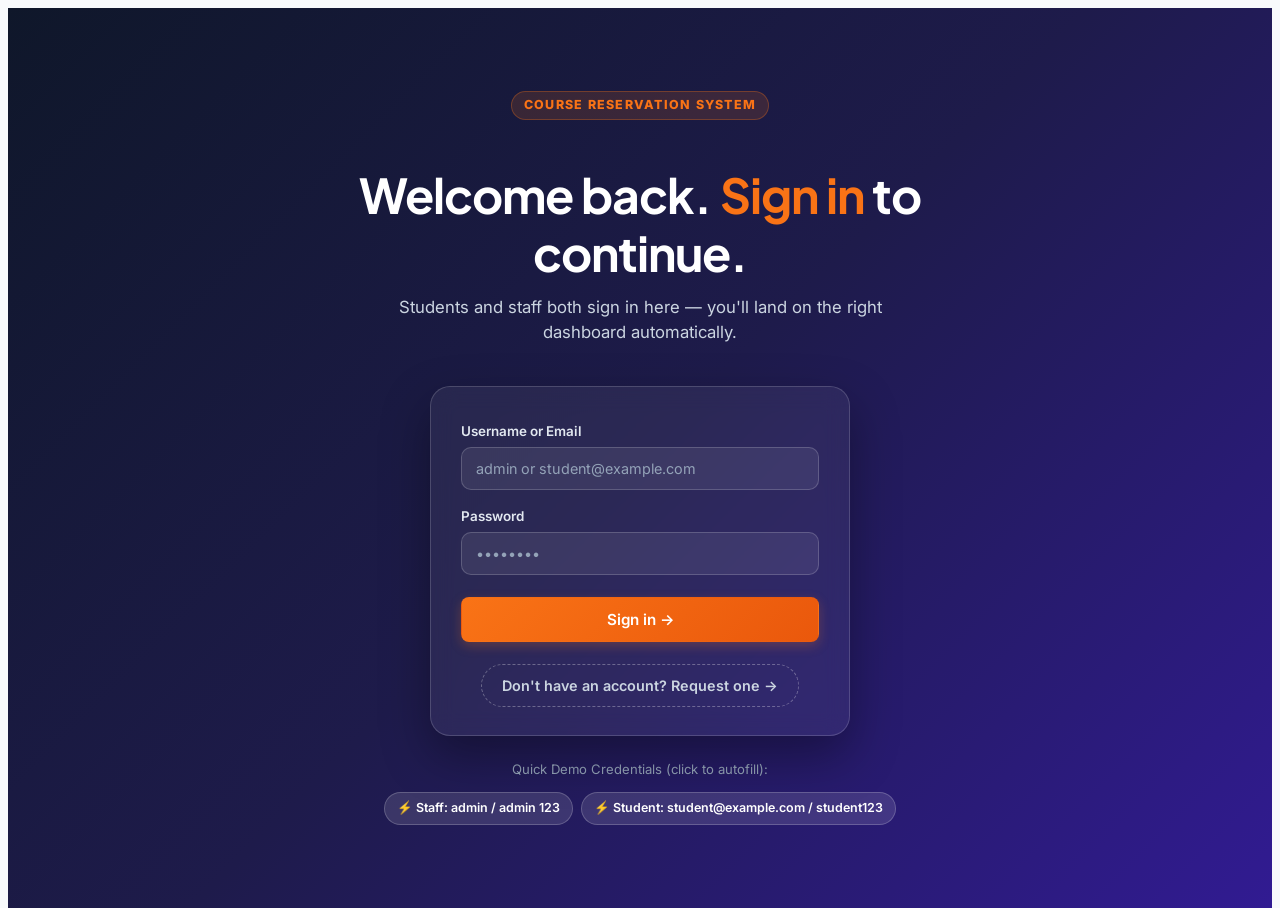
==== commit 8a8a78d0: "last one" ====
--- a/admin.html
+++ b/admin.html
@@ -149,11 +149,14 @@
     <section id="section-courses" class="section-panel hidden">
       <div class="page-header">
         <div>
-          <span class="eyebrow">Course Schedule</span>
+          <span class="eyebrow">Course Schedule &amp; Capacity</span>
           <h1>Courses</h1>
-          <p>Create and manage courses published to the student catalog.</p>
+          <p>Create courses, monitor seat limits, and enroll students directly.</p>
         </div>
-        <button class="btn btn-gold" onclick="openCourseForm()">+ Add course</button>
+        <div style="display:flex; gap:10px;">
+          <button class="btn btn-outline" onclick="openEnrollStudentModal()">🎓 Enroll Student</button>
+          <button class="btn btn-gold" onclick="openCourseForm()">+ Add course</button>
+        </div>
       </div>
       <div class="panel"><div id="coursesWrap"></div></div>
     </section>
